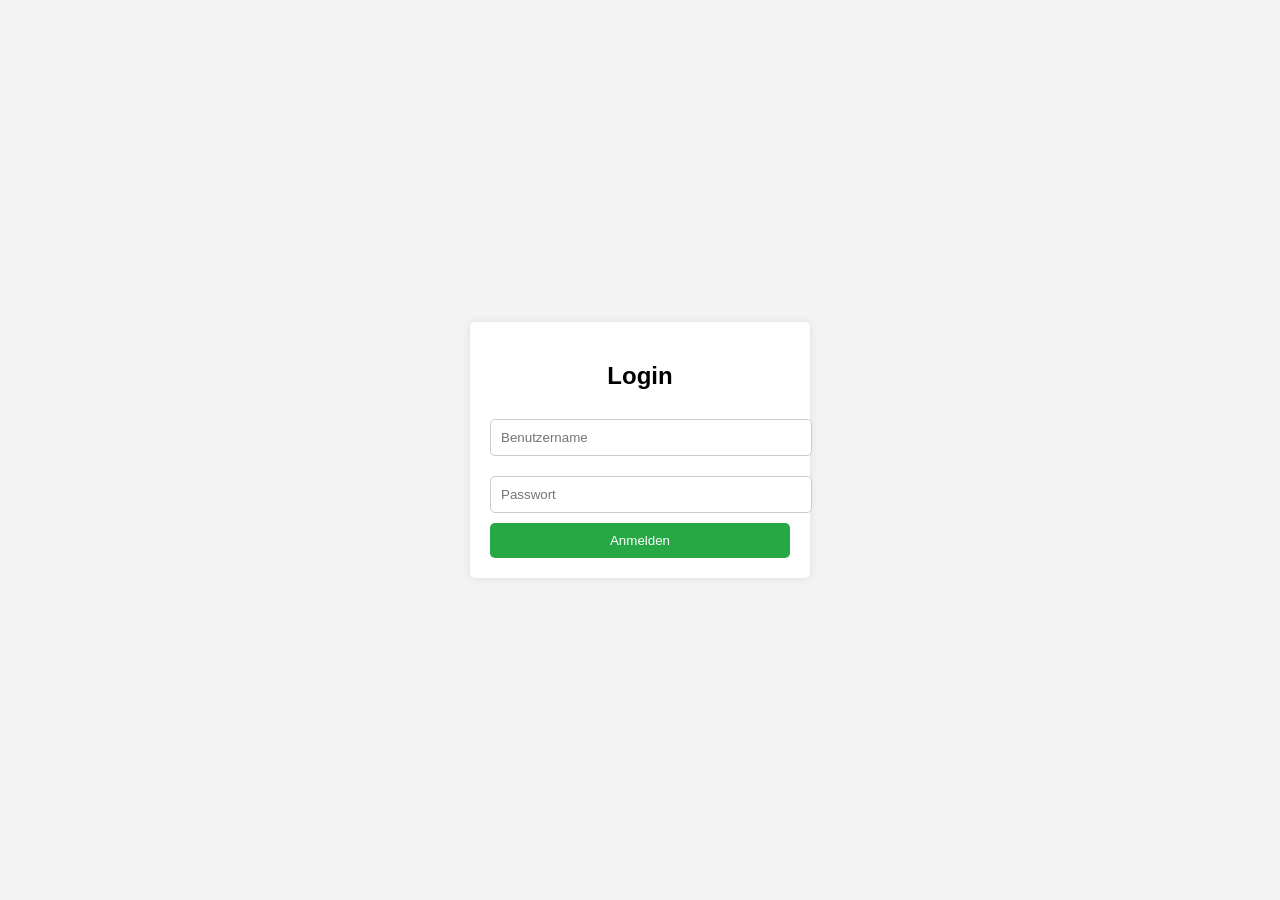
==== docker-final/docker-apache/context/html/index.html @ d69025a1 "{}" ====
<!DOCTYPE html>
<html lang="de">
<head>
    <meta charset="UTF-8">
    <meta name="viewport" content="width=device-width, initial-scale=1.0">
    <title>Login</title>
    <style>
        body {
            font-family: Arial, sans-serif;
            background-color: #f4f4f4;
            display: flex;
            justify-content: center;
            align-items: center;
            height: 100vh;
            margin: 0;
        }
        .login-box {
            background: white;
            padding: 20px;
            border-radius: 5px;
            box-shadow: 0 0 10px rgba(0, 0, 0, 0.1);
            width: 300px;
            text-align: center;
        }
        input[type="text"], input[type="password"] {
            width: 100%;
            padding: 10px;
            margin: 10px 0;
            border: 1px solid #ccc;
            border-radius: 5px;
        }
        input[type="submit"] {
            width: 100%;
            padding: 10px;
            background-color: #28a745;
            color: white;
            border: none;
            border-radius: 5px;
            cursor: pointer;
        }
        input[type="submit"]:hover {
            background-color: #218838;
        }
    </style>
</head>
<body>
    <div class="login-box">
        <h2>Login</h2>
        <form action="../cgi-bin/vns/todo/login.sh" method="POST">
            <input type="text" name="username" placeholder="Benutzername" required>
            <input type="password" name="password" placeholder="Passwort" required>
            <input type="submit" value="Anmelden">
        </form>
    </div>
</body>
</html>
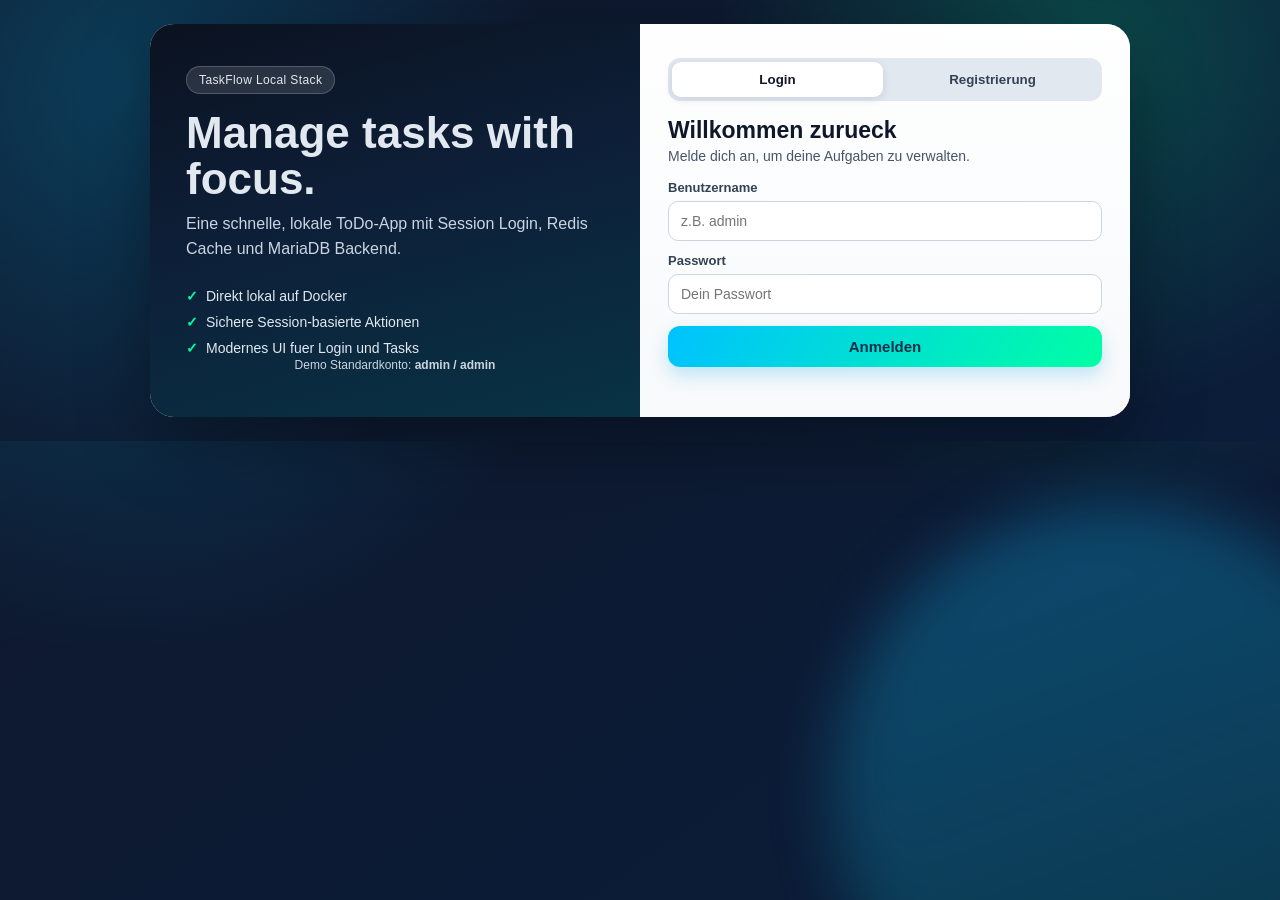
==== commit 897fd9da: "Add registration flow, modern UI overhaul, CGI hardening, and full local run README" ====
--- a/docker-final/docker-apache/context/html/index.html
+++ b/docker-final/docker-apache/context/html/index.html
@@ -3,54 +3,360 @@
 <head>
     <meta charset="UTF-8">
     <meta name="viewport" content="width=device-width, initial-scale=1.0">
-    <title>Login</title>
+    <title>TaskFlow - Login & Registrierung</title>
     <style>
+        :root {
+            --bg-0: #0f172a;
+            --bg-1: #0b1d3a;
+            --accent-a: #00c2ff;
+            --accent-b: #00ffa3;
+            --card: rgba(255, 255, 255, 0.88);
+            --text-main: #0f172a;
+            --text-muted: #475569;
+            --ring: #0ea5e9;
+            --danger: #ef4444;
+        }
+
+        * {
+            box-sizing: border-box;
+        }
+
+        html, body {
+            margin: 0;
+            min-height: 100%;
+            font-family: "Segoe UI", "Helvetica Neue", sans-serif;
+            color: var(--text-main);
+            background:
+                radial-gradient(circle at 10% 20%, rgba(0, 194, 255, 0.22), transparent 35%),
+                radial-gradient(circle at 85% 10%, rgba(0, 255, 163, 0.20), transparent 32%),
+                linear-gradient(145deg, var(--bg-0), var(--bg-1));
+        }
+
         body {
-            font-family: Arial, sans-serif;
-            background-color: #f4f4f4;
+            display: grid;
+            place-items: center;
+            padding: 24px;
+            overflow-x: hidden;
+        }
+
+        .backdrop-shape {
+            position: fixed;
+            inset: auto -10vw -20vh auto;
+            width: 45vw;
+            height: 45vw;
+            border-radius: 50%;
+            background: linear-gradient(160deg, rgba(14, 165, 233, 0.35), rgba(16, 185, 129, 0.15));
+            filter: blur(30px);
+            pointer-events: none;
+        }
+
+        .auth-wrap {
+            width: min(980px, 100%);
+            border-radius: 24px;
+            overflow: hidden;
+            box-shadow: 0 24px 70px rgba(0, 0, 0, 0.35);
+            display: grid;
+            grid-template-columns: 1fr 1fr;
+            background: var(--card);
+            animation: fadeIn 500ms ease-out;
+        }
+
+        .brand-side {
+            background: linear-gradient(165deg, #0b1220, #0d1f38 45%, #083344 100%);
+            color: #e2e8f0;
+            padding: 42px 36px;
             display: flex;
-            justify-content: center;
-            align-items: center;
-            height: 100vh;
+            flex-direction: column;
+            justify-content: space-between;
+            position: relative;
+        }
+
+        .brand-pill {
+            display: inline-block;
+            background: rgba(255, 255, 255, 0.12);
+            border: 1px solid rgba(255, 255, 255, 0.2);
+            border-radius: 999px;
+            padding: 6px 12px;
+            font-size: 12px;
+            letter-spacing: 0.4px;
+        }
+
+        .brand-side h1 {
+            margin: 16px 0 10px;
+            font-size: clamp(28px, 4vw, 44px);
+            line-height: 1.05;
+        }
+
+        .brand-side p {
             margin: 0;
-        }
-        .login-box {
-            background: white;
-            padding: 20px;
-            border-radius: 5px;
-            box-shadow: 0 0 10px rgba(0, 0, 0, 0.1);
-            width: 300px;
+            color: #cbd5e1;
+            line-height: 1.55;
+        }
+
+        .feature-list {
+            margin: 26px 0 0;
+            padding: 0;
+            list-style: none;
+            display: grid;
+            gap: 10px;
+            font-size: 14px;
+        }
+
+        .feature-list li::before {
+            content: "\2713";
+            color: var(--accent-b);
+            margin-right: 8px;
+            font-weight: 700;
+        }
+
+        .forms-side {
+            padding: 34px 28px 26px;
+            background: linear-gradient(180deg, rgba(255,255,255,0.98), rgba(248,250,252,0.96));
+        }
+
+        .forms-tabs {
+            display: grid;
+            grid-template-columns: 1fr 1fr;
+            background: #e2e8f0;
+            border-radius: 12px;
+            padding: 4px;
+            gap: 4px;
+            margin-bottom: 16px;
+        }
+
+        .tab-btn {
+            border: 0;
+            background: transparent;
+            border-radius: 9px;
+            padding: 10px;
+            font-weight: 700;
+            color: #334155;
+            cursor: pointer;
+        }
+
+        .tab-btn.active {
+            background: #ffffff;
+            color: #0f172a;
+            box-shadow: 0 2px 8px rgba(15, 23, 42, 0.12);
+        }
+
+        .status {
+            margin: 0 0 14px;
+            padding: 10px 12px;
+            border-radius: 10px;
+            font-size: 13px;
+            font-weight: 600;
+            display: none;
+        }
+
+        .status.success {
+            display: block;
+            background: #dcfce7;
+            color: #166534;
+            border: 1px solid #86efac;
+        }
+
+        .status.error {
+            display: block;
+            background: #fee2e2;
+            color: #991b1b;
+            border: 1px solid #fca5a5;
+        }
+
+        .form-card {
+            display: none;
+            animation: slideIn 220ms ease-out;
+        }
+
+        .form-card.active {
+            display: block;
+        }
+
+        .form-title {
+            margin: 0 0 4px;
+            font-size: 23px;
+        }
+
+        .form-subtitle {
+            margin: 0 0 16px;
+            color: var(--text-muted);
+            font-size: 14px;
+        }
+
+        .field {
+            display: grid;
+            gap: 6px;
+            margin-bottom: 12px;
+        }
+
+        .field label {
+            font-size: 13px;
+            font-weight: 700;
+            color: #334155;
+        }
+
+        .field input {
+            width: 100%;
+            border: 1px solid #cbd5e1;
+            border-radius: 10px;
+            padding: 11px 12px;
+            font-size: 14px;
+            background: #fff;
+            transition: border-color 150ms ease, box-shadow 150ms ease;
+        }
+
+        .field input:focus {
+            outline: none;
+            border-color: var(--ring);
+            box-shadow: 0 0 0 3px rgba(14, 165, 233, 0.15);
+        }
+
+        .submit-btn {
+            width: 100%;
+            border: 0;
+            border-radius: 12px;
+            padding: 12px;
+            font-size: 15px;
+            font-weight: 700;
+            cursor: pointer;
+            color: #082f49;
+            background: linear-gradient(120deg, var(--accent-a), var(--accent-b));
+            box-shadow: 0 8px 18px rgba(14, 165, 233, 0.25);
+        }
+
+        .submit-btn:hover {
+            filter: brightness(1.04);
+        }
+
+        .hint {
+            margin: 12px 0 0;
+            font-size: 12px;
+            color: #64748b;
             text-align: center;
         }
-        input[type="text"], input[type="password"] {
-            width: 100%;
-            padding: 10px;
-            margin: 10px 0;
-            border: 1px solid #ccc;
-            border-radius: 5px;
-        }
-        input[type="submit"] {
-            width: 100%;
-            padding: 10px;
-            background-color: #28a745;
-            color: white;
-            border: none;
-            border-radius: 5px;
-            cursor: pointer;
-        }
-        input[type="submit"]:hover {
-            background-color: #218838;
+
+        @keyframes fadeIn {
+            from { opacity: 0; transform: translateY(6px); }
+            to { opacity: 1; transform: translateY(0); }
+        }
+
+        @keyframes slideIn {
+            from { opacity: 0; transform: translateY(8px); }
+            to { opacity: 1; transform: translateY(0); }
+        }
+
+        @media (max-width: 860px) {
+            .auth-wrap {
+                grid-template-columns: 1fr;
+            }
+
+            .brand-side {
+                min-height: 220px;
+            }
         }
     </style>
 </head>
 <body>
-    <div class="login-box">
-        <h2>Login</h2>
-        <form action="../cgi-bin/vns/todo/login.sh" method="POST">
-            <input type="text" name="username" placeholder="Benutzername" required>
-            <input type="password" name="password" placeholder="Passwort" required>
-            <input type="submit" value="Anmelden">
-        </form>
+    <div class="backdrop-shape"></div>
+    <div class="auth-wrap">
+        <section class="brand-side">
+            <div>
+                <span class="brand-pill">TaskFlow Local Stack</span>
+                <h1>Manage tasks with focus.</h1>
+                <p>Eine schnelle, lokale ToDo-App mit Session Login, Redis Cache und MariaDB Backend.</p>
+                <ul class="feature-list">
+                    <li>Direkt lokal auf Docker</li>
+                    <li>Sichere Session-basierte Aktionen</li>
+                    <li>Modernes UI fuer Login und Tasks</li>
+                </ul>
+            </div>
+            <p class="hint">Demo Standardkonto: <strong>admin / admin</strong></p>
+        </section>
+
+        <section class="forms-side">
+            <div class="forms-tabs">
+                <button class="tab-btn active" id="tab-login" type="button">Login</button>
+                <button class="tab-btn" id="tab-register" type="button">Registrierung</button>
+            </div>
+
+            <p id="status" class="status"></p>
+
+            <div id="login-card" class="form-card active">
+                <h2 class="form-title">Willkommen zurueck</h2>
+                <p class="form-subtitle">Melde dich an, um deine Aufgaben zu verwalten.</p>
+                <form action="../cgi-bin/vns/todo/login.sh" method="POST">
+                    <div class="field">
+                        <label for="login-user">Benutzername</label>
+                        <input id="login-user" type="text" name="username" placeholder="z.B. admin" required>
+                    </div>
+                    <div class="field">
+                        <label for="login-pass">Passwort</label>
+                        <input id="login-pass" type="password" name="password" placeholder="Dein Passwort" required>
+                    </div>
+                    <button class="submit-btn" type="submit">Anmelden</button>
+                </form>
+            </div>
+
+            <div id="register-card" class="form-card">
+                <h2 class="form-title">Neues Konto erstellen</h2>
+                <p class="form-subtitle">Erstelle deinen Benutzer fuer die lokale App.</p>
+                <form action="../cgi-bin/vns/todo/register.sh" method="POST">
+                    <div class="field">
+                        <label for="reg-user">Benutzername</label>
+                        <input id="reg-user" type="text" name="username" minlength="3" maxlength="30" placeholder="mind. 3 Zeichen" required>
+                    </div>
+                    <div class="field">
+                        <label for="reg-pass">Passwort</label>
+                        <input id="reg-pass" type="password" name="password" minlength="6" maxlength="64" placeholder="mind. 6 Zeichen" required>
+                    </div>
+                    <div class="field">
+                        <label for="reg-pass2">Passwort wiederholen</label>
+                        <input id="reg-pass2" type="password" name="confirm_password" minlength="6" maxlength="64" placeholder="Passwort bestaetigen" required>
+                    </div>
+                    <button class="submit-btn" type="submit">Registrieren</button>
+                </form>
+            </div>
+        </section>
     </div>
+
+    <script>
+        (function () {
+            var params = new URLSearchParams(window.location.search);
+            var statusEl = document.getElementById('status');
+            var tabLogin = document.getElementById('tab-login');
+            var tabRegister = document.getElementById('tab-register');
+            var loginCard = document.getElementById('login-card');
+            var registerCard = document.getElementById('register-card');
+
+            function setTab(target) {
+                var loginActive = target === 'login';
+                tabLogin.classList.toggle('active', loginActive);
+                tabRegister.classList.toggle('active', !loginActive);
+                loginCard.classList.toggle('active', loginActive);
+                registerCard.classList.toggle('active', !loginActive);
+            }
+
+            tabLogin.addEventListener('click', function () { setTab('login'); });
+            tabRegister.addEventListener('click', function () { setTab('register'); });
+
+            if (params.get('registered') === '1') {
+                statusEl.textContent = 'Registrierung erfolgreich. Bitte jetzt anmelden.';
+                statusEl.className = 'status success';
+                setTab('login');
+            }
+
+            if (params.get('error') === 'login') {
+                statusEl.textContent = 'Login fehlgeschlagen. Bitte pruefe Benutzername und Passwort.';
+                statusEl.className = 'status error';
+                setTab('login');
+            }
+
+            if (params.get('error') === 'register') {
+                statusEl.textContent = 'Registrierung fehlgeschlagen. Bitte Eingaben pruefen.';
+                statusEl.className = 'status error';
+                setTab('register');
+            }
+        })();
+    </script>
 </body>
 </html>
